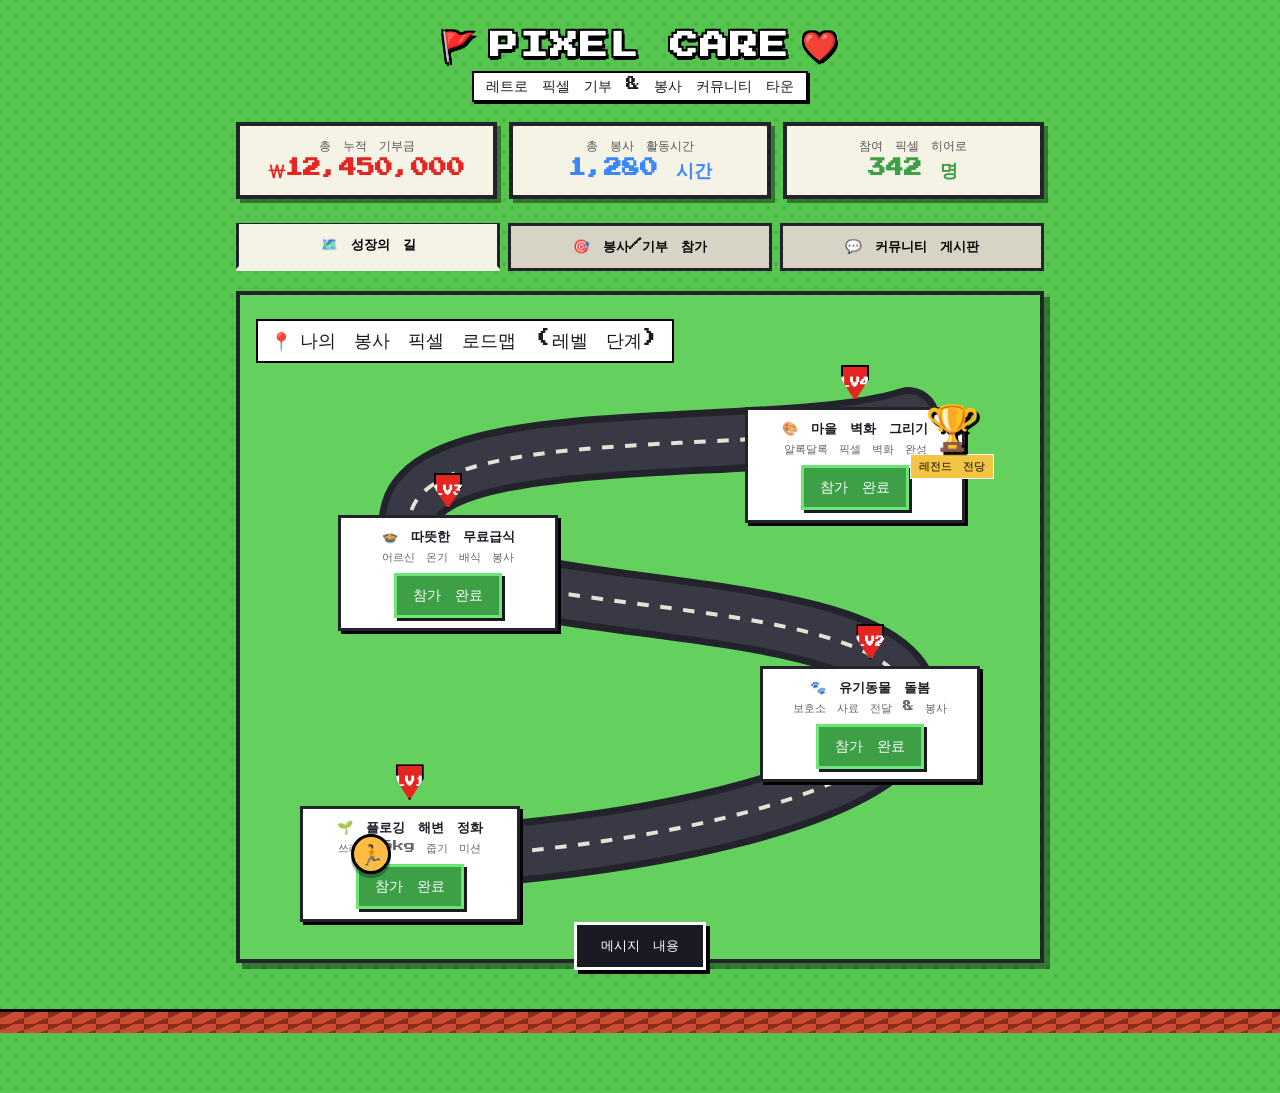
==== index.html @ 08e7660c "feat: 레트로 픽셀 기부/봉사 커뮤니티 플랫폼 데모 및 디자인 스킬 추가" ====
<!DOCTYPE html>
<html lang="ko">
<head>
  <meta charset="UTF-8">
  <meta name="viewport" content="width=device-width, initial-scale=1.0">
  <title>픽셀 케어 (PixelCare) - 레트로 봉사 & 기부 커뮤니티</title>
  <link rel="preconnect" href="https://fonts.googleapis.com">
  <link rel="preconnect" href="https://fonts.gstatic.com" crossorigin>
  <link href="https://fonts.googleapis.com/css2?family=DungGeunMo&family=Press+Start+2P&display=swap" rel="stylesheet">
  <style>
    /* ==========================================
       1. CSS RESET & PIXEL ART GLOBAL SYSTEM
       ========================================== */
    :root {
      --bg-grass: #55c54f;
      --bg-grass-dark: #47b542;
      --road-main: #383944;
      --road-border: #23242b;
      --road-line: #e4e2d4;
      --pin-red: #e52521;
      --card-bg: #f5f2e6;
      --card-border: #23242b;
      --brick-red: #c84c31;
      --brick-mortar: #8b2c19;
      --trophy-gold: #f4c542;
      --btn-green: #3da047;
      --btn-green-hover: #47b852;
      --btn-green-border: #6be676;
      --text-dark: #1a1a24;
      --heart-pink: #ff477e;
      --blue-accent: #3a86ff;
    }

    * {
      box-sizing: border-box;
      margin: 0;
      padding: 0;
      font-family: 'DungGeunMo', 'Press Start 2P', monospace, sans-serif;
      image-rendering: pixelated;
      image-rendering: crisp-edges;
      -webkit-font-smoothing: none;
    }

    body {
      background-color: var(--bg-grass);
      background-image: 
        radial-gradient(var(--bg-grass-dark) 15%, transparent 16%),
        radial-gradient(var(--bg-grass-dark) 15%, transparent 16%);
      background-size: 16px 16px;
      background-position: 0 0, 8px 8px;
      color: var(--text-dark);
      min-height: 100vh;
      display: flex;
      flex-direction: column;
      align-items: center;
      padding-bottom: 60px;
    }

    /* Pixel Frame Utilities */
    .pixel-box {
      background-color: var(--card-bg);
      border: 4px solid var(--card-border);
      box-shadow: 4px 4px 0px rgba(0, 0, 0, 0.4);
      position: relative;
    }

    .pixel-btn {
      background-color: var(--btn-green);
      color: #ffffff;
      border: 3px solid var(--btn-green-border);
      box-shadow: 3px 3px 0px #1a1a24;
      padding: 10px 16px;
      font-size: 14px;
      cursor: pointer;
      display: inline-flex;
      align-items: center;
      justify-content: center;
      gap: 8px;
      transition: transform 0.05s, box-shadow 0.05s;
      user-select: none;
      text-decoration: none;
    }

    .pixel-btn:hover {
      background-color: var(--btn-green-hover);
      transform: translate(-1px, -1px);
      box-shadow: 4px 4px 0px #1a1a24;
    }

    .pixel-btn:active {
      transform: translate(2px, 2px);
      box-shadow: 1px 1px 0px #1a1a24;
    }

    .pixel-btn-red {
      background-color: #e52521;
      border-color: #ff6b68;
    }
    .pixel-btn-red:hover { background-color: #f73a36; }

    .pixel-btn-blue {
      background-color: var(--blue-accent);
      border-color: #70a6ff;
    }
    .pixel-btn-blue:hover { background-color: #4d92ff; }

    .pixel-tag {
      display: inline-block;
      padding: 4px 8px;
      font-size: 11px;
      background: #23242b;
      color: #ffffff;
      border-radius: 0;
      border: 1px solid #ffffff;
    }

    /* App Container */
    .app-container {
      width: 100%;
      max-width: 840px;
      margin: 0 auto;
      padding: 16px;
    }

    /* ==========================================
       2. HEADER & STATS BAR
       ========================================== */
    header {
      text-align: center;
      margin-top: 12px;
      margin-bottom: 20px;
    }

    .main-title {
      font-family: 'Press Start 2P', 'DungGeunMo', monospace;
      font-size: 28px;
      color: #ffffff;
      text-shadow: 
        3px 3px 0px #000,
        -2px -2px 0px #000,
        2px -2px 0px #000,
        -2px 2px 0px #000,
        0px 4px 0px #000;
      letter-spacing: 2px;
      display: flex;
      align-items: center;
      justify-content: center;
      gap: 12px;
      flex-wrap: wrap;
    }

    .subtitle {
      margin-top: 8px;
      font-size: 14px;
      color: #1a1a24;
      background: #ffffff;
      display: inline-block;
      padding: 4px 12px;
      border: 2px solid #000;
      box-shadow: 2px 2px 0px #000;
    }

    .stats-bar {
      display: grid;
      grid-template-columns: repeat(auto-fit, minmax(180px, 1fr));
      gap: 12px;
      margin-bottom: 24px;
    }

    .stat-card {
      padding: 12px;
      text-align: center;
    }

    .stat-card .label {
      font-size: 12px;
      color: #555;
      margin-bottom: 4px;
    }

    .stat-card .value {
      font-size: 18px;
      font-weight: bold;
      color: #e52521;
    }

    /* Navigation Tabs */
    .nav-tabs {
      display: flex;
      gap: 8px;
      margin-bottom: 20px;
      overflow-x: auto;
    }

    .tab-btn {
      flex: 1;
      min-width: 120px;
      padding: 12px;
      font-weight: bold;
      background: #d8d4c5;
      border: 3px solid #23242b;
      cursor: pointer;
      text-align: center;
    }

    .tab-btn.active {
      background: var(--card-bg);
      border-bottom: 3px solid var(--card-bg);
      box-shadow: 0px 4px 0px var(--card-bg);
      transform: translateY(-2px);
    }

    /* ==========================================
       3. ROADMAP JOURNEY SECTION (PIXEL MAP)
       ========================================== */
    .roadmap-section {
      position: relative;
      background: #64d15e;
      border: 4px solid #23242b;
      box-shadow: 6px 6px 0px rgba(0,0,0,0.4);
      padding: 24px 16px 40px;
      margin-bottom: 30px;
      overflow: hidden;
    }

    .section-title {
      font-size: 18px;
      margin-bottom: 16px;
      display: flex;
      align-items: center;
      gap: 8px;
      background: #ffffff;
      padding: 8px 12px;
      border: 2px solid #000;
      width: fit-content;
    }

    /* SVG Road Canvas Overlay */
    .road-viewport {
      position: relative;
      min-height: 540px;
      width: 100%;
    }

    .road-svg {
      position: absolute;
      top: 0;
      left: 0;
      width: 100%;
      height: 100%;
      pointer-events: none;
    }

    /* Milestone Cards Positioning on Road */
    .milestone-node {
      position: absolute;
      transform: translate(-50%, -50%);
      display: flex;
      flex-direction: column;
      align-items: center;
      z-index: 5;
      width: 220px;
    }

    .pin-icon {
      width: 28px;
      height: 36px;
      background: var(--pin-red);
      clip-path: polygon(50% 100%, 0% 40%, 0% 0%, 100% 0%, 100% 40%);
      border: 2px solid #000;
      margin-bottom: 6px;
      display: flex;
      align-items: center;
      justify-content: center;
      color: #fff;
      font-size: 10px;
      font-weight: bold;
      animation: bounce 1.5s infinite ease-in-out;
    }

    @keyframes bounce {
      0%, 100% { transform: translateY(0); }
      50% { transform: translateY(-6px); }
    }

    .node-card {
      background: #ffffff;
      border: 3px solid #23242b;
      box-shadow: 3px 3px 0px #000;
      padding: 10px;
      text-align: center;
      width: 100%;
    }

    .node-card h4 {
      font-size: 13px;
      color: #1a1a24;
      margin-bottom: 4px;
    }

    .node-card p {
      font-size: 11px;
      color: #666;
      margin-bottom: 8px;
    }

    /* Player Avatar Sprite */
    .player-sprite {
      position: absolute;
      width: 40px;
      height: 40px;
      background: #ffbc42;
      border: 3px solid #000;
      border-radius: 50%;
      transform: translate(-50%, -50%);
      z-index: 10;
      transition: all 0.8s cubic-bezier(0.34, 1.56, 0.64, 1);
      display: flex;
      align-items: center;
      justify-content: center;
      font-size: 20px;
      box-shadow: 0px 4px 0px rgba(0,0,0,0.3);
    }

    /* Goal Trophy */
    .trophy-goal {
      position: absolute;
      top: 20px;
      right: 30px;
      text-align: center;
      z-index: 6;
    }

    .trophy-icon {
      font-size: 44px;
      filter: drop-shadow(3px 3px 0px #000);
      animation: pulse 2s infinite;
    }

    @keyframes pulse {
      0%, 100% { transform: scale(1); }
      50% { transform: scale(1.1); }
    }

    /* ==========================================
       4. MISSION LIST & COMMUNITY POSTS
       ========================================== */
    .content-grid {
      display: grid;
      grid-template-columns: 1fr;
      gap: 20px;
    }

    .mission-card {
      padding: 16px;
      display: flex;
      flex-direction: column;
      gap: 12px;
    }

    .mission-header {
      display: flex;
      justify-content: space-between;
      align-items: flex-start;
    }

    .mission-title {
      font-size: 16px;
      color: #1a1a24;
    }

    .mission-desc {
      font-size: 13px;
      color: #444;
      line-height: 1.5;
    }

    .progress-bar-outer {
      width: 100%;
      height: 16px;
      background: #dcd7c9;
      border: 2px solid #23242b;
      position: relative;
    }

    .progress-bar-inner {
      height: 100%;
      background: var(--btn-green);
      width: 0%;
      transition: width 0.4s ease;
    }

    .progress-text {
      font-size: 11px;
      display: flex;
      justify-content: space-between;
      margin-top: 4px;
    }

    /* Community Post Item */
    .post-item {
      padding: 14px;
      background: #ffffff;
      border: 2px solid #23242b;
      margin-bottom: 12px;
    }

    .post-author {
      font-size: 12px;
      font-weight: bold;
      color: var(--blue-accent);
      margin-bottom: 4px;
    }

    .post-content {
      font-size: 13px;
      margin-bottom: 8px;
    }

    .post-footer {
      font-size: 11px;
      color: #777;
      display: flex;
      gap: 12px;
    }

    /* Form Input */
    .pixel-input {
      width: 100%;
      padding: 10px;
      border: 3px solid #23242b;
      background: #ffffff;
      font-size: 13px;
      margin-bottom: 10px;
      outline: none;
    }

    .pixel-input:focus {
      border-color: var(--blue-accent);
    }

    /* ==========================================
       5. BOTTOM BRICK BASELINE & MODAL
       ========================================== */
    .brick-baseline {
      width: 100%;
      height: 24px;
      background-color: var(--brick-red);
      background-image: 
        linear-gradient(335deg, var(--brick-mortar) 6px, transparent 6px),
        linear-gradient(155deg, var(--brick-mortar) 6px, transparent 6px);
      background-size: 24px 12px;
      border-top: 3px solid #000;
      margin-top: auto;
    }

    /* Modal Overlay */
    .modal-overlay {
      position: fixed;
      top: 0;
      left: 0;
      width: 100vw;
      height: 100vh;
      background: rgba(0, 0, 0, 0.7);
      display: flex;
      align-items: center;
      justify-content: center;
      z-index: 100;
      opacity: 0;
      pointer-events: none;
      transition: opacity 0.2s ease;
    }

    .modal-overlay.active {
      opacity: 1;
      pointer-events: auto;
    }

    .modal-content {
      width: 90%;
      max-width: 440px;
      padding: 20px;
    }

    .modal-header {
      display: flex;
      justify-content: space-between;
      align-items: center;
      margin-bottom: 14px;
      border-bottom: 2px dashed #23242b;
      padding-bottom: 8px;
    }

    /* Toast Notification */
    .toast {
      position: fixed;
      bottom: 30px;
      left: 50%;
      transform: translateX(-50%) translateY(100px);
      background: #1a1a24;
      color: #ffffff;
      padding: 12px 24px;
      border: 3px solid #ffffff;
      box-shadow: 4px 4px 0px #000;
      z-index: 200;
      transition: transform 0.3s cubic-bezier(0.175, 0.885, 0.32, 1.275);
      font-size: 13px;
    }

    .toast.show {
      transform: translateX(-50%) translateY(0);
    }
  </style>
</head>
<body>

  <div class="app-container">
    <!-- Header -->
    <header>
      <h1 class="main-title">
        <span>🚩</span> PIXEL CARE <span>❤️</span>
      </h1>
      <div class="subtitle">레트로 픽셀 기부 & 봉사 커뮤니티 타운</div>
    </header>

    <!-- Stats Bar -->
    <div class="stats-bar">
      <div class="pixel-box stat-card">
        <div class="label">총 누적 기부금</div>
        <div class="value" id="stat-donation">₩12,450,000</div>
      </div>
      <div class="pixel-box stat-card">
        <div class="label">총 봉사 활동시간</div>
        <div class="value" id="stat-hours" style="color: var(--blue-accent);">1,280 시간</div>
      </div>
      <div class="pixel-box stat-card">
        <div class="label">참여 픽셀 히어로</div>
        <div class="value" id="stat-members" style="color: var(--btn-green);">342 명</div>
      </div>
    </div>

    <!-- Navigation Tabs -->
    <div class="nav-tabs">
      <button class="tab-btn active" onclick="switchTab('roadmap')">🗺️ 성장의 길</button>
      <button class="tab-btn" onclick="switchTab('missions')">🎯 봉사/기부 참가</button>
      <button class="tab-btn" onclick="switchTab('community')">💬 커뮤니티 게시판</button>
    </div>

    <!-- TAB 1: ROADMAP JOURNEY -->
    <div id="tab-roadmap" class="roadmap-section">
      <div class="section-title">
        <span>📍</span> 나의 봉사 픽셀 로드맵 (레벨 단계)
      </div>

      <div class="road-viewport">
        <!-- SVG Winding Road Path -->
        <svg class="road-svg" viewBox="0 0 800 540" preserveAspectRatio="none">
          <!-- Road Border -->
          <path d="M 120 480 C 350 480, 700 420, 680 320 C 660 200, 150 250, 160 140 C 170 40, 550 80, 680 40" 
                stroke="#23242b" stroke-width="64" fill="none" stroke-linecap="round" />
          <!-- Road Surface -->
          <path d="M 120 480 C 350 480, 700 420, 680 320 C 660 200, 150 250, 160 140 C 170 40, 550 80, 680 40" 
                stroke="#383944" stroke-width="50" fill="none" stroke-linecap="round" />
          <!-- Dashed Centerline -->
          <path d="M 120 480 C 350 480, 700 420, 680 320 C 660 200, 150 250, 160 140 C 170 40, 550 80, 680 40" 
                stroke="#e4e2d4" stroke-width="4" stroke-dasharray="12 12" fill="none" />
        </svg>

        <!-- Player Sprite -->
        <div class="player-sprite" id="player-sprite" style="left: 15%; top: 88%;">🏃</div>

        <!-- Trophy Goal -->
        <div class="trophy-goal">
          <div class="trophy-icon">🏆</div>
          <span class="pixel-tag" style="background:#f4c542; color:#000;">레전드 전당</span>
        </div>

        <!-- Node 1 -->
        <div class="milestone-node" style="left: 20%; top: 86%;">
          <div class="pin-icon">LV1</div>
          <div class="node-card">
            <h4>🌱 플로깅 해변 정화</h4>
            <p>쓰레기 5kg 줍기 미션</p>
            <button class="pixel-btn" onclick="moveToNode(1, 20, 86, '플로깅 해변 정화')">참가 완료</button>
          </div>
        </div>

        <!-- Node 2 -->
        <div class="milestone-node" style="left: 80%; top: 60%;">
          <div class="pin-icon">LV2</div>
          <div class="node-card">
            <h4>🐾 유기동물 돌봄</h4>
            <p>보호소 사료 전달 & 봉사</p>
            <button class="pixel-btn" onclick="moveToNode(2, 80, 60, '유기동물 돌봄')">참가 완료</button>
          </div>
        </div>

        <!-- Node 3 -->
        <div class="milestone-node" style="left: 25%; top: 32%;">
          <div class="pin-icon">LV3</div>
          <div class="node-card">
            <h4>🍲 따뜻한 무료급식</h4>
            <p>어르신 온기 배식 봉사</p>
            <button class="pixel-btn" onclick="moveToNode(3, 25, 32, '따뜻한 무료급식')">참가 완료</button>
          </div>
        </div>

        <!-- Node 4 -->
        <div class="milestone-node" style="left: 78%; top: 12%;">
          <div class="pin-icon">LV4</div>
          <div class="node-card">
            <h4>🎨 마을 벽화 그리기</h4>
            <p>알록달록 픽셀 벽화 완성</p>
            <button class="pixel-btn" onclick="moveToNode(4, 78, 12, '마을 벽화 그리기')">참가 완료</button>
          </div>
        </div>

      </div>
    </div>

    <!-- TAB 2: MISSIONS & DONATIONS -->
    <div id="tab-missions" class="content-grid" style="display: none;">
      <div class="pixel-box mission-card">
        <div class="mission-header">
          <div>
            <span class="pixel-tag">봉사 모집</span>
            <h3 class="mission-title" style="margin-top: 6px;">[서울/강남] 주말 독거어르신 도시락 전달 봉사자 모집</h3>
          </div>
          <span style="font-size: 24px;">🍱</span>
        </div>
        <p class="mission-desc">이번 주 토요일 오전 10시, 홀로 계신 어르신들께 따뜻한 도시락을 전달해 드립니다. 함께 발걸음을 옮길 영웅을 찾습니다!</p>
        <div class="progress-bar-outer">
          <div class="progress-bar-inner" style="width: 70%;"></div>
        </div>
        <div class="progress-text">
          <span>모집 인원: 7명 / 10명</span>
          <span>70% 달성</span>
        </div>
        <button class="pixel-btn" onclick="openModal('주말 도시락 전달 봉사', 'volunteer')">✋ 봉사 참가 신청하기</button>
      </div>

      <div class="pixel-box mission-card">
        <div class="mission-header">
          <div>
            <span class="pixel-tag" style="background: var(--heart-pink);">기부 펀딩</span>
            <h3 class="mission-title" style="margin-top: 6px;">[긴급 펀딩] 유기견 보육원 겨울 난방비 모금</h3>
          </div>
          <span style="font-size: 24px;">🐶</span>
        </div>
        <p class="mission-desc">올겨울 유기견 아이들이 따뜻하게 지낼 수 있도록 픽셀 온기 펀딩에 함께해 주세요. 1,000원부터 자유롭게 기부 가능합니다.</p>
        <div class="progress-bar-outer">
          <div class="progress-bar-inner" style="width: 85%; background: var(--heart-pink);"></div>
        </div>
        <div class="progress-text">
          <span>모금액: ₩850,000 / ₩1,000,000</span>
          <span>85% 달성</span>
        </div>
        <button class="pixel-btn pixel-btn-red" onclick="openModal('유기견 보육원 난방비 기부', 'donate')">❤️ 픽셀 마음 기부하기</button>
      </div>
    </div>

    <!-- TAB 3: COMMUNITY BOARD -->
    <div id="tab-community" style="display: none;">
      <!-- Post Form -->
      <div class="pixel-box" style="padding: 16px; margin-bottom: 20px;">
        <h3 style="font-size: 14px; margin-bottom: 10px;">✍️ 봉사 후기 & 소통 글쓰기</h3>
        <input type="text" id="author-input" class="pixel-input" placeholder="닉네임 (예: 픽셀용사)" value="레트로봉사자">
        <textarea id="content-input" class="pixel-input" rows="3" placeholder="오늘 어떤 봉사나 기부를 하셨나요? 자유롭게 소식을 전해 주세요!"></textarea>
        <button class="pixel-btn pixel-btn-blue" onclick="createPost()">🚀 게시글 등록</button>
      </div>

      <!-- Post Feed -->
      <div id="post-feed">
        <!-- Initial Demo Posts -->
        <div class="post-item">
          <div class="post-author">🎮 픽셀마스터</div>
          <div class="post-content">오늘 유기동물 보호소 봉사 다녀왔습니다! 아이들이 너무 순하고 반겨줘서 힐링하고 왔네요. 다음에도 같이 가요!</div>
          <div class="post-footer">
            <span>방금 전</span> • <span>❤️ 응원 12개</span>
          </div>
        </div>

        <div class="post-item">
          <div class="post-author">🌱 새싹히어로</div>
          <div class="post-content">해변 정화 플로깅 미션 완료하고 LV1 핀 달성했습니다 🏃‍♂️ 픽셀 로드맵 따라 올라가니 게임하는 것 같아서 재밌어요!</div>
          <div class="post-footer">
            <span>10분 전</span> • <span>❤️ 응원 8개</span>
          </div>
        </div>
      </div>
    </div>

  </div>

  <!-- Bottom Brick Baseline -->
  <div class="brick-baseline"></div>

  <!-- PARTICIPATION MODAL -->
  <div class="modal-overlay" id="modal">
    <div class="pixel-box modal-content">
      <div class="modal-header">
        <h3 id="modal-title">봉사/기부 신청</h3>
        <button onclick="closeModal()" style="background:none; border:none; font-size:18px; cursor:pointer;">✖</button>
      </div>
      <div id="modal-body">
        <label style="font-size: 12px; display: block; margin-bottom: 4px;">참가자 이름</label>
        <input type="text" id="modal-name" class="pixel-input" value="홍길동">
        <label style="font-size: 12px; display: block; margin-bottom: 4px;">연락처 / 이메일</label>
        <input type="text" id="modal-contact" class="pixel-input" value="010-1234-5678">
        <div id="donate-amount-field" style="display: none;">
          <label style="font-size: 12px; display: block; margin-bottom: 4px;">기부 금액 (원)</label>
          <input type="number" id="modal-amount" class="pixel-input" value="10000" step="1000">
        </div>
        <button class="pixel-btn" style="width: 100%; margin-top: 10px;" onclick="submitAction()">확인 및 참가 완료</button>
      </div>
    </div>
  </div>

  <!-- TOAST NOTIFICATION -->
  <div class="toast" id="toast">메시지 내용</div>

  <!-- JAVASCRIPT LOGIC -->
  <script>
    // Tab Switcher Logic
    function switchTab(tabName) {
      document.getElementById('tab-roadmap').style.display = 'none';
      document.getElementById('tab-missions').style.display = 'none';
      document.getElementById('tab-community').style.display = 'none';

      const buttons = document.querySelectorAll('.tab-btn');
      buttons.forEach(btn => btn.classList.remove('active'));

      if (tabName === 'roadmap') {
        document.getElementById('tab-roadmap').style.display = 'block';
        buttons[0].classList.add('active');
      } else if (tabName === 'missions') {
        document.getElementById('tab-missions').style.display = 'grid';
        buttons[1].classList.add('active');
      } else if (tabName === 'community') {
        document.getElementById('tab-community').style.display = 'block';
        buttons[2].classList.add('active');
      }
      playBeep();
    }

    // Move Player Character on Roadmap
    function moveToNode(level, leftPercent, topPercent, name) {
      const sprite = document.getElementById('player-sprite');
      sprite.style.left = leftPercent + '%';
      sprite.style.top = topPercent + '%';
      showToast(`🎉 [LV${level} ${name}] 노드로 이동했습니다!`);
      playBeep(440, 0.15);
    }

    // Modal Control
    let currentActionType = 'volunteer';
    function openModal(title, type) {
      currentActionType = type;
      document.getElementById('modal-title').innerText = title;
      document.getElementById('donate-amount-field').style.display = (type === 'donate') ? 'block' : 'none';
      document.getElementById('modal').classList.add('active');
      playBeep(520, 0.1);
    }

    function closeModal() {
      document.getElementById('modal').classList.remove('active');
    }

    function submitAction() {
      const name = document.getElementById('modal-name').value || '익명';
      if (currentActionType === 'donate') {
        const amt = parseInt(document.getElementById('modal-amount').value || 10000);
        showToast(`❤️ ${name}님, ${amt.toLocaleString()}원 기부 감사합니다!`);
        // Update Stat
        const statDonation = document.getElementById('stat-donation');
        let currentAmt = parseInt(statDonation.innerText.replace(/[^0-9]/g, ''));
        statDonation.innerText = '₩' + (currentAmt + amt).toLocaleString();
      } else {
        showToast(`✋ ${name}님, 봉사 활동 신청이 완료되었습니다!`);
        const statMembers = document.getElementById('stat-members');
        let currentMembers = parseInt(statMembers.innerText.replace(/[^0-9]/g, ''));
        statMembers.innerText = (currentMembers + 1) + ' 명';
      }
      closeModal();
      playBeep(660, 0.2);
    }

    // Community Posts Logic
    function createPost() {
      const author = document.getElementById('author-input').value.trim();
      const content = document.getElementById('content-input').value.trim();

      if (!content) {
        showToast('⚠️ 내용글을 입력해 주세요!');
        return;
      }

      const postFeed = document.getElementById('post-feed');
      const newPost = document.createElement('div');
      newPost.className = 'post-item';
      newPost.innerHTML = `
        <div class="post-author">🎮 ${escapeHtml(author || '익명용사')}</div>
        <div class="post-content">${escapeHtml(content)}</div>
        <div class="post-footer">
          <span>방금 전</span> • <span>❤️ 응원 1개</span>
        </div>
      `;
      postFeed.prepend(newPost);
      document.getElementById('content-input').value = '';
      showToast('🚀 성취글이 게시되었습니다!');
      playBeep(580, 0.15);
    }

    function escapeHtml(text) {
      return text.replace(/&/g, "&amp;").replace(/</g, "&lt;").replace(/>/g, "&gt;");
    }

    // Toast Notification System
    function showToast(msg) {
      const toast = document.getElementById('toast');
      toast.innerText = msg;
      toast.classList.add('show');
      setTimeout(() => {
        toast.classList.remove('show');
      }, 3000);
    }

    // Simple Web Audio API Synthesizer Sound FX
    function playBeep(freq = 440, duration = 0.1) {
      try {
        const audioCtx = new (window.AudioContext || window.webkitAudioContext)();
        const osc = audioCtx.createOscillator();
        const gain = audioCtx.createGain();
        osc.type = 'square';
        osc.frequency.setValueAtTime(freq, audioCtx.currentTime);
        gain.gain.setValueAtTime(0.05, audioCtx.currentTime);
        osc.connect(gain);
        gain.connect(audioCtx.destination);
        osc.start();
        osc.stop(audioCtx.currentTime + duration);
      } catch (e) {
        // Audio fallback
      }
    }
  </script>
</body>
</html>
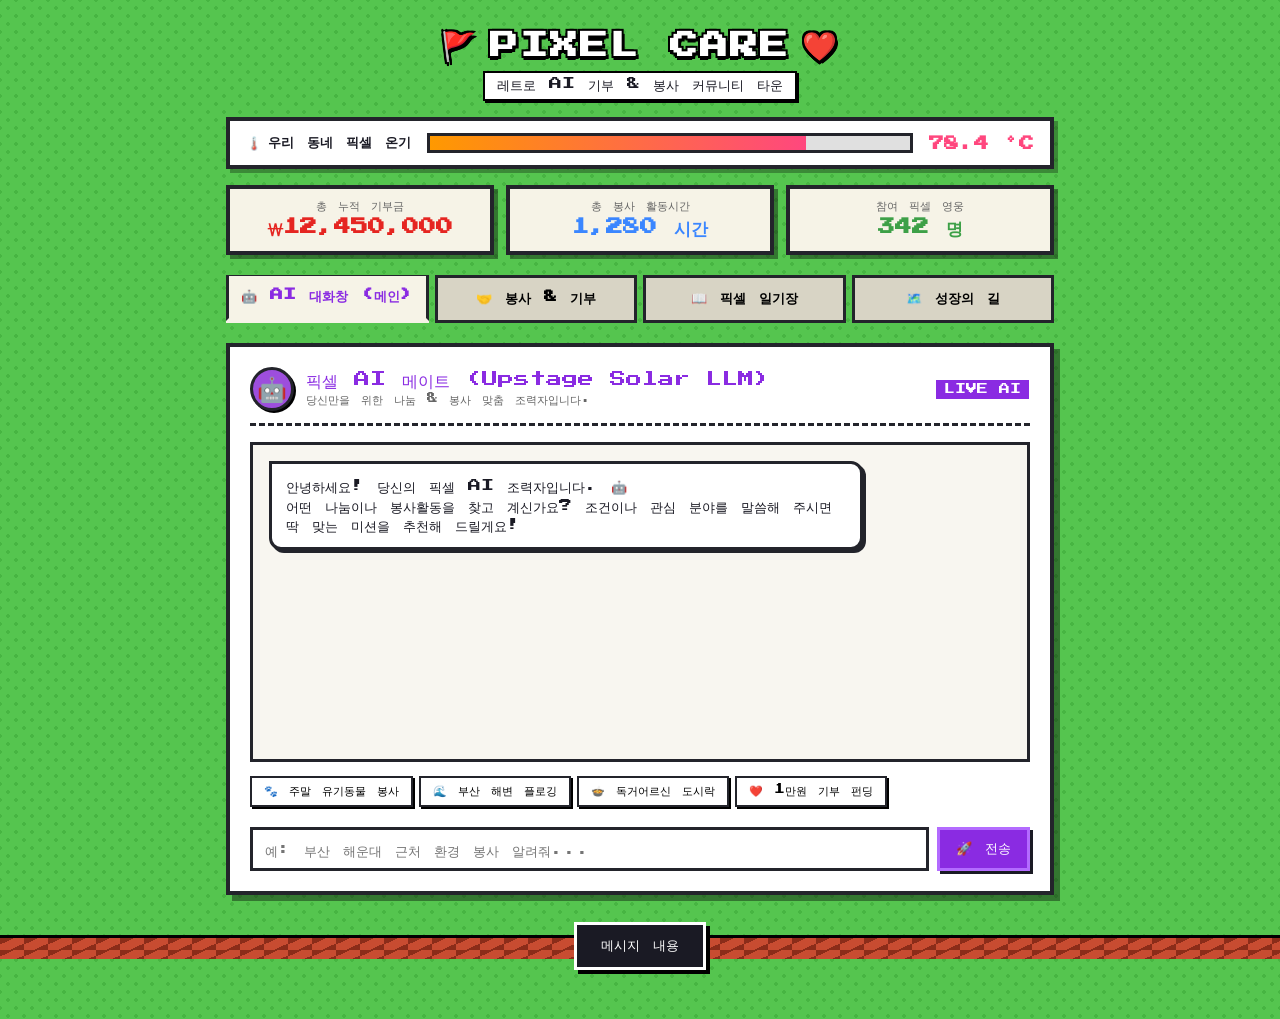
==== commit df77681d: "workflow.md 작성 - 개발 task 초안 작성" ====
--- a/index.html
+++ b/index.html
@@ -3,13 +3,13 @@
 <head>
   <meta charset="UTF-8">
   <meta name="viewport" content="width=device-width, initial-scale=1.0">
-  <title>픽셀 케어 (PixelCare) - 레트로 봉사 & 기부 커뮤니티</title>
+  <title>픽셀 케어 (Pixel Care) - 레트로 AI 기부 & 봉사 커뮤니티</title>
   <link rel="preconnect" href="https://fonts.googleapis.com">
   <link rel="preconnect" href="https://fonts.gstatic.com" crossorigin>
   <link href="https://fonts.googleapis.com/css2?family=DungGeunMo&family=Press+Start+2P&display=swap" rel="stylesheet">
   <style>
     /* ==========================================
-       1. CSS RESET & PIXEL ART GLOBAL SYSTEM
+       1. GLOBAL RESET & PIXEL DESIGN SYSTEM
        ========================================== */
     :root {
       --bg-grass: #55c54f;
@@ -18,7 +18,7 @@
       --road-border: #23242b;
       --road-line: #e4e2d4;
       --pin-red: #e52521;
-      --card-bg: #f5f2e6;
+      --card-bg: #f6f3e7;
       --card-border: #23242b;
       --brick-red: #c84c31;
       --brick-mortar: #8b2c19;
@@ -29,6 +29,8 @@
       --text-dark: #1a1a24;
       --heart-pink: #ff477e;
       --blue-accent: #3a86ff;
+      --ai-purple: #8a2be2;
+      --ai-chat-bg: #ffffff;
     }
 
     * {
@@ -70,12 +72,12 @@
       border: 3px solid var(--btn-green-border);
       box-shadow: 3px 3px 0px #1a1a24;
       padding: 10px 16px;
-      font-size: 14px;
+      font-size: 13px;
       cursor: pointer;
       display: inline-flex;
       align-items: center;
       justify-content: center;
-      gap: 8px;
+      gap: 6px;
       transition: transform 0.05s, box-shadow 0.05s;
       user-select: none;
       text-decoration: none;
@@ -103,6 +105,12 @@
       border-color: #70a6ff;
     }
     .pixel-btn-blue:hover { background-color: #4d92ff; }
+
+    .pixel-btn-purple {
+      background-color: var(--ai-purple);
+      border-color: #b36bff;
+    }
+    .pixel-btn-purple:hover { background-color: #9d4edd; }
 
     .pixel-tag {
       display: inline-block;
@@ -110,25 +118,30 @@
       font-size: 11px;
       background: #23242b;
       color: #ffffff;
-      border-radius: 0;
       border: 1px solid #ffffff;
     }
 
-    /* App Container */
+    .pixel-tag-gov {
+      background: #005f73;
+      color: #e0fbfc;
+      border: 1px solid #94d2bd;
+    }
+
+    /* Container */
     .app-container {
       width: 100%;
-      max-width: 840px;
+      max-width: 860px;
       margin: 0 auto;
       padding: 16px;
     }
 
     /* ==========================================
-       2. HEADER & STATS BAR
+       2. HEADER, THERMOMETER & STATS BAR
        ========================================== */
     header {
       text-align: center;
       margin-top: 12px;
-      margin-bottom: 20px;
+      margin-bottom: 16px;
     }
 
     .main-title {
@@ -146,12 +159,11 @@
       align-items: center;
       justify-content: center;
       gap: 12px;
-      flex-wrap: wrap;
     }
 
     .subtitle {
       margin-top: 8px;
-      font-size: 14px;
+      font-size: 13px;
       color: #1a1a24;
       background: #ffffff;
       display: inline-block;
@@ -160,26 +172,72 @@
       box-shadow: 2px 2px 0px #000;
     }
 
+    /* Pixel Warmth Thermometer */
+    .thermometer-card {
+      background: #ffffff;
+      border: 4px solid #23242b;
+      box-shadow: 4px 4px 0px rgba(0,0,0,0.3);
+      padding: 12px 16px;
+      margin-bottom: 16px;
+      display: flex;
+      align-items: center;
+      gap: 16px;
+      flex-wrap: wrap;
+    }
+
+    .thermo-label {
+      font-size: 13px;
+      font-weight: bold;
+      display: flex;
+      align-items: center;
+      gap: 6px;
+      white-space: nowrap;
+    }
+
+    .thermo-bar-outer {
+      flex: 1;
+      min-width: 180px;
+      height: 20px;
+      background: #e0e0e0;
+      border: 3px solid #23242b;
+      position: relative;
+    }
+
+    .thermo-bar-inner {
+      height: 100%;
+      width: 78.4%;
+      background: linear-gradient(90deg, #ff9900, #ff477e);
+      transition: width 0.8s ease;
+    }
+
+    .thermo-value {
+      font-size: 15px;
+      font-weight: bold;
+      color: var(--heart-pink);
+      white-space: nowrap;
+    }
+
+    /* Stats Bar */
     .stats-bar {
       display: grid;
       grid-template-columns: repeat(auto-fit, minmax(180px, 1fr));
       gap: 12px;
-      margin-bottom: 24px;
+      margin-bottom: 20px;
     }
 
     .stat-card {
-      padding: 12px;
+      padding: 10px;
       text-align: center;
     }
 
     .stat-card .label {
-      font-size: 12px;
-      color: #555;
+      font-size: 11px;
+      color: #666;
       margin-bottom: 4px;
     }
 
     .stat-card .value {
-      font-size: 18px;
+      font-size: 17px;
       font-weight: bold;
       color: #e52521;
     }
@@ -187,20 +245,22 @@
     /* Navigation Tabs */
     .nav-tabs {
       display: flex;
-      gap: 8px;
+      gap: 6px;
       margin-bottom: 20px;
       overflow-x: auto;
     }
 
     .tab-btn {
       flex: 1;
-      min-width: 120px;
-      padding: 12px;
+      min-width: 130px;
+      padding: 12px 8px;
       font-weight: bold;
+      font-size: 13px;
       background: #d8d4c5;
       border: 3px solid #23242b;
       cursor: pointer;
       text-align: center;
+      user-select: none;
     }
 
     .tab-btn.active {
@@ -208,37 +268,238 @@
       border-bottom: 3px solid var(--card-bg);
       box-shadow: 0px 4px 0px var(--card-bg);
       transform: translateY(-2px);
+      color: var(--ai-purple);
     }
 
     /* ==========================================
-       3. ROADMAP JOURNEY SECTION (PIXEL MAP)
+       3. CENTERPIECE: CUTE PIXEL AI CHAT WINDOW
        ========================================== */
+    .ai-chat-section {
+      background: #ffffff;
+      border: 4px solid #23242b;
+      box-shadow: 6px 6px 0px rgba(0,0,0,0.4);
+      padding: 20px;
+      margin-bottom: 24px;
+    }
+
+    .ai-chat-header {
+      display: flex;
+      align-items: center;
+      justify-content: space-between;
+      border-bottom: 3px dashed #23242b;
+      padding-bottom: 12px;
+      margin-bottom: 16px;
+    }
+
+    .ai-avatar-box {
+      display: flex;
+      align-items: center;
+      gap: 12px;
+    }
+
+    .ai-avatar {
+      width: 44px;
+      height: 44px;
+      background: #9d4edd;
+      border: 3px solid #23242b;
+      border-radius: 50%;
+      display: flex;
+      align-items: center;
+      justify-content: center;
+      font-size: 24px;
+      box-shadow: 2px 2px 0px #000;
+      animation: float 2s infinite ease-in-out;
+    }
+
+    @keyframes float {
+      0%, 100% { transform: translateY(0); }
+      50% { transform: translateY(-4px); }
+    }
+
+    .ai-title {
+      font-size: 16px;
+      color: var(--ai-purple);
+    }
+
+    .ai-subtitle {
+      font-size: 11px;
+      color: #666;
+    }
+
+    /* Chat Messages Box */
+    .chat-messages {
+      background: #f8f6f0;
+      border: 3px solid #23242b;
+      height: 320px;
+      overflow-y: auto;
+      padding: 16px;
+      display: flex;
+      flex-direction: column;
+      gap: 12px;
+      margin-bottom: 14px;
+    }
+
+    .chat-bubble {
+      max-width: 80%;
+      padding: 12px 14px;
+      border: 3px solid #23242b;
+      font-size: 13px;
+      line-height: 1.5;
+      position: relative;
+    }
+
+    .chat-bubble.ai {
+      background: #ffffff;
+      align-self: flex-start;
+      border-radius: 0 12px 12px 12px;
+      box-shadow: 3px 3px 0px #23242b;
+    }
+
+    .chat-bubble.user {
+      background: #e2f1ff;
+      align-self: flex-end;
+      border-radius: 12px 0 12px 12px;
+      box-shadow: -3px 3px 0px #23242b;
+    }
+
+    /* Prompt Chips */
+    .prompt-chips {
+      display: flex;
+      gap: 6px;
+      overflow-x: auto;
+      padding-bottom: 8px;
+      margin-bottom: 12px;
+    }
+
+    .chip-btn {
+      background: #ffffff;
+      border: 2px solid #23242b;
+      padding: 6px 12px;
+      font-size: 11px;
+      cursor: pointer;
+      white-space: nowrap;
+      box-shadow: 2px 2px 0px #000;
+    }
+
+    .chip-btn:hover {
+      background: #e2f1ff;
+      transform: translateY(-1px);
+    }
+
+    /* Chat Input Form */
+    .chat-input-form {
+      display: flex;
+      gap: 8px;
+    }
+
+    .pixel-input {
+      flex: 1;
+      padding: 10px 12px;
+      border: 3px solid #23242b;
+      background: #ffffff;
+      font-size: 13px;
+      outline: none;
+    }
+
+    .pixel-input:focus {
+      border-color: var(--ai-purple);
+    }
+
+    /* ==========================================
+       4. OTHER TAB SECTIONS
+       ========================================== */
+    .content-grid {
+      display: grid;
+      grid-template-columns: 1fr;
+      gap: 16px;
+    }
+
+    .mission-card {
+      padding: 16px;
+      display: flex;
+      flex-direction: column;
+      gap: 10px;
+    }
+
+    .mission-header {
+      display: flex;
+      justify-content: space-between;
+      align-items: flex-start;
+    }
+
+    .progress-bar-outer {
+      width: 100%;
+      height: 14px;
+      background: #dcd7c9;
+      border: 2px solid #23242b;
+    }
+
+    .progress-bar-inner {
+      height: 100%;
+      background: var(--btn-green);
+      width: 0%;
+    }
+
+    .progress-text {
+      font-size: 11px;
+      display: flex;
+      justify-content: space-between;
+    }
+
+    /* Diary Post Item */
+    .diary-card {
+      background: #ffffff;
+      border: 3px solid #23242b;
+      box-shadow: 4px 4px 0px #000;
+      padding: 16px;
+      margin-bottom: 16px;
+    }
+
+    .diary-header {
+      display: flex;
+      justify-content: space-between;
+      align-items: center;
+      border-bottom: 2px dashed #ccc;
+      padding-bottom: 8px;
+      margin-bottom: 10px;
+    }
+
+    .diary-title {
+      font-size: 15px;
+      font-weight: bold;
+      color: var(--blue-accent);
+    }
+
+    .diary-meta {
+      font-size: 11px;
+      color: #777;
+    }
+
+    .diary-body {
+      font-size: 13px;
+      line-height: 1.6;
+      margin-bottom: 12px;
+    }
+
+    .diary-footer {
+      display: flex;
+      justify-content: space-between;
+      align-items: center;
+      font-size: 12px;
+    }
+
+    /* Roadmap Viewport */
     .roadmap-section {
-      position: relative;
       background: #64d15e;
       border: 4px solid #23242b;
       box-shadow: 6px 6px 0px rgba(0,0,0,0.4);
-      padding: 24px 16px 40px;
-      margin-bottom: 30px;
-      overflow: hidden;
-    }
-
-    .section-title {
-      font-size: 18px;
-      margin-bottom: 16px;
-      display: flex;
-      align-items: center;
-      gap: 8px;
-      background: #ffffff;
-      padding: 8px 12px;
-      border: 2px solid #000;
-      width: fit-content;
-    }
-
-    /* SVG Road Canvas Overlay */
+      padding: 20px 16px;
+      position: relative;
+    }
+
     .road-viewport {
       position: relative;
-      min-height: 540px;
+      min-height: 480px;
       width: 100%;
     }
 
@@ -251,64 +512,46 @@
       pointer-events: none;
     }
 
-    /* Milestone Cards Positioning on Road */
     .milestone-node {
       position: absolute;
       transform: translate(-50%, -50%);
-      display: flex;
-      flex-direction: column;
-      align-items: center;
       z-index: 5;
-      width: 220px;
+      width: 200px;
     }
 
     .pin-icon {
-      width: 28px;
-      height: 36px;
+      width: 26px;
+      height: 32px;
       background: var(--pin-red);
       clip-path: polygon(50% 100%, 0% 40%, 0% 0%, 100% 0%, 100% 40%);
       border: 2px solid #000;
-      margin-bottom: 6px;
-      display: flex;
-      align-items: center;
-      justify-content: center;
+      margin: 0 auto 4px;
       color: #fff;
       font-size: 10px;
       font-weight: bold;
+      display: flex;
+      align-items: center;
+      justify-content: center;
       animation: bounce 1.5s infinite ease-in-out;
     }
 
     @keyframes bounce {
       0%, 100% { transform: translateY(0); }
-      50% { transform: translateY(-6px); }
+      50% { transform: translateY(-5px); }
     }
 
     .node-card {
       background: #ffffff;
       border: 3px solid #23242b;
       box-shadow: 3px 3px 0px #000;
-      padding: 10px;
+      padding: 8px;
       text-align: center;
-      width: 100%;
-    }
-
-    .node-card h4 {
-      font-size: 13px;
-      color: #1a1a24;
-      margin-bottom: 4px;
-    }
-
-    .node-card p {
-      font-size: 11px;
-      color: #666;
-      margin-bottom: 8px;
-    }
-
-    /* Player Avatar Sprite */
+    }
+
     .player-sprite {
       position: absolute;
-      width: 40px;
-      height: 40px;
+      width: 38px;
+      height: 38px;
       background: #ffbc42;
       border: 3px solid #000;
       border-radius: 50%;
@@ -318,129 +561,11 @@
       display: flex;
       align-items: center;
       justify-content: center;
-      font-size: 20px;
-      box-shadow: 0px 4px 0px rgba(0,0,0,0.3);
-    }
-
-    /* Goal Trophy */
-    .trophy-goal {
-      position: absolute;
-      top: 20px;
-      right: 30px;
-      text-align: center;
-      z-index: 6;
-    }
-
-    .trophy-icon {
-      font-size: 44px;
-      filter: drop-shadow(3px 3px 0px #000);
-      animation: pulse 2s infinite;
-    }
-
-    @keyframes pulse {
-      0%, 100% { transform: scale(1); }
-      50% { transform: scale(1.1); }
+      font-size: 18px;
     }
 
     /* ==========================================
-       4. MISSION LIST & COMMUNITY POSTS
-       ========================================== */
-    .content-grid {
-      display: grid;
-      grid-template-columns: 1fr;
-      gap: 20px;
-    }
-
-    .mission-card {
-      padding: 16px;
-      display: flex;
-      flex-direction: column;
-      gap: 12px;
-    }
-
-    .mission-header {
-      display: flex;
-      justify-content: space-between;
-      align-items: flex-start;
-    }
-
-    .mission-title {
-      font-size: 16px;
-      color: #1a1a24;
-    }
-
-    .mission-desc {
-      font-size: 13px;
-      color: #444;
-      line-height: 1.5;
-    }
-
-    .progress-bar-outer {
-      width: 100%;
-      height: 16px;
-      background: #dcd7c9;
-      border: 2px solid #23242b;
-      position: relative;
-    }
-
-    .progress-bar-inner {
-      height: 100%;
-      background: var(--btn-green);
-      width: 0%;
-      transition: width 0.4s ease;
-    }
-
-    .progress-text {
-      font-size: 11px;
-      display: flex;
-      justify-content: space-between;
-      margin-top: 4px;
-    }
-
-    /* Community Post Item */
-    .post-item {
-      padding: 14px;
-      background: #ffffff;
-      border: 2px solid #23242b;
-      margin-bottom: 12px;
-    }
-
-    .post-author {
-      font-size: 12px;
-      font-weight: bold;
-      color: var(--blue-accent);
-      margin-bottom: 4px;
-    }
-
-    .post-content {
-      font-size: 13px;
-      margin-bottom: 8px;
-    }
-
-    .post-footer {
-      font-size: 11px;
-      color: #777;
-      display: flex;
-      gap: 12px;
-    }
-
-    /* Form Input */
-    .pixel-input {
-      width: 100%;
-      padding: 10px;
-      border: 3px solid #23242b;
-      background: #ffffff;
-      font-size: 13px;
-      margin-bottom: 10px;
-      outline: none;
-    }
-
-    .pixel-input:focus {
-      border-color: var(--blue-accent);
-    }
-
-    /* ==========================================
-       5. BOTTOM BRICK BASELINE & MODAL
+       5. BASELINE, MODAL & TOAST
        ========================================== */
     .brick-baseline {
       width: 100%;
@@ -478,7 +603,7 @@
 
     .modal-content {
       width: 90%;
-      max-width: 440px;
+      max-width: 460px;
       padding: 20px;
     }
 
@@ -486,12 +611,11 @@
       display: flex;
       justify-content: space-between;
       align-items: center;
-      margin-bottom: 14px;
+      margin-bottom: 12px;
       border-bottom: 2px dashed #23242b;
       padding-bottom: 8px;
     }
 
-    /* Toast Notification */
     .toast {
       position: fixed;
       bottom: 30px;
@@ -520,8 +644,19 @@
       <h1 class="main-title">
         <span>🚩</span> PIXEL CARE <span>❤️</span>
       </h1>
-      <div class="subtitle">레트로 픽셀 기부 & 봉사 커뮤니티 타운</div>
+      <div class="subtitle">레트로 AI 기부 & 봉사 커뮤니티 타운</div>
     </header>
+
+    <!-- Warmth Thermometer Card -->
+    <div class="thermometer-card">
+      <div class="thermo-label">
+        <span>🌡️</span> 우리 동네 픽셀 온기
+      </div>
+      <div class="thermo-bar-outer">
+        <div class="thermo-bar-inner" id="thermo-bar"></div>
+      </div>
+      <div class="thermo-value" id="thermo-val">78.4 °C</div>
+    </div>
 
     <!-- Stats Bar -->
     <div class="stats-bar">
@@ -534,157 +669,200 @@
         <div class="value" id="stat-hours" style="color: var(--blue-accent);">1,280 시간</div>
       </div>
       <div class="pixel-box stat-card">
-        <div class="label">참여 픽셀 히어로</div>
+        <div class="label">참여 픽셀 영웅</div>
         <div class="value" id="stat-members" style="color: var(--btn-green);">342 명</div>
       </div>
     </div>
 
     <!-- Navigation Tabs -->
     <div class="nav-tabs">
-      <button class="tab-btn active" onclick="switchTab('roadmap')">🗺️ 성장의 길</button>
-      <button class="tab-btn" onclick="switchTab('missions')">🎯 봉사/기부 참가</button>
-      <button class="tab-btn" onclick="switchTab('community')">💬 커뮤니티 게시판</button>
+      <button class="tab-btn active" onclick="switchTab('aichat')">🤖 AI 대화창 (메인)</button>
+      <button class="tab-btn" onclick="switchTab('missions')">🤝 봉사 & 기부</button>
+      <button class="tab-btn" onclick="switchTab('diary')">📖 픽셀 일기장</button>
+      <button class="tab-btn" onclick="switchTab('roadmap')">🗺️ 성장의 길</button>
     </div>
 
-    <!-- TAB 1: ROADMAP JOURNEY -->
-    <div id="tab-roadmap" class="roadmap-section">
-      <div class="section-title">
-        <span>📍</span> 나의 봉사 픽셀 로드맵 (레벨 단계)
-      </div>
+    <!-- TAB 1: CUTE PIXEL AI CHAT WINDOW (CENTERPIECE) -->
+    <div id="tab-aichat" class="ai-chat-section">
+      <div class="ai-chat-header">
+        <div class="ai-avatar-box">
+          <div class="ai-avatar">🤖</div>
+          <div>
+            <div class="ai-title">픽셀 AI 메이트 (Upstage Solar LLM)</div>
+            <div class="ai-subtitle">당신만을 위한 나눔 & 봉사 맞춤 조력자입니다.</div>
+          </div>
+        </div>
+        <span class="pixel-tag" style="background: var(--ai-purple); color: #fff;">LIVE AI</span>
+      </div>
+
+      <!-- Messages Box -->
+      <div class="chat-messages" id="chat-messages">
+        <div class="chat-bubble ai">
+          안녕하세요! 당신의 픽셀 AI 조력자입니다. 🤖<br>
+          어떤 나눔이나 봉사활동을 찾고 계신가요? 조건이나 관심 분야를 말씀해 주시면 딱 맞는 미션을 추천해 드릴게요!
+        </div>
+      </div>
+
+      <!-- Prompt Chips -->
+      <div class="prompt-chips">
+        <button class="chip-btn" onclick="sendPrompt('🐾 주말 유기동물 봉사 추천해줘')">🐾 주말 유기동물 봉사</button>
+        <button class="chip-btn" onclick="sendPrompt('🌊 부산 해변 플로깅 추천해줘')">🌊 부산 해변 플로깅</button>
+        <button class="chip-btn" onclick="sendPrompt('🍲 독거어르신 도시락 전달 미션')">🍲 독거어르신 도시락</button>
+        <button class="chip-btn" onclick="sendPrompt('❤️ 1만원 기부 펀딩 프로젝트')">❤️ 1만원 기부 펀딩</button>
+      </div>
+
+      <!-- Chat Input Form -->
+      <form class="chat-input-form" onsubmit="handleChatSubmit(event)">
+        <input type="text" id="chat-input" class="pixel-input" placeholder="예: 부산 해운대 근처 환경 봉사 알려줘..." autocomplete="off">
+        <button type="submit" class="pixel-btn pixel-btn-purple">🚀 전송</button>
+      </form>
+    </div>
+
+    <!-- TAB 2: VOLUNTEER & DONATION MISSIONS (HYBRID) -->
+    <div id="tab-missions" class="content-grid" style="display: none;">
+      <!-- Volunteer Mission 1 -->
+      <div class="pixel-box mission-card">
+        <div class="mission-header">
+          <div>
+            <span class="pixel-tag">🤝 봉사 모집</span>
+            <span class="pixel-tag pixel-tag-gov">1365 연동 | 부산 자원봉사센터</span>
+            <h3 style="font-size: 15px; margin-top: 6px;">[부산/강남] 독거어르신 주말 따뜻한 도시락 전달</h3>
+          </div>
+          <span style="font-size: 24px;">🍱</span>
+        </div>
+        <p style="font-size: 12px; color: #444;">이번 주 토요일 오전 10시, 홀로 계신 어르신들께 온기가 담긴 도시락을 전달해 드립니다. (4시간 인정)</p>
+        <div class="progress-bar-outer">
+          <div class="progress-bar-inner" style="width: 70%;"></div>
+        </div>
+        <div class="progress-text">
+          <span>모집 인원: 7명 / 10명</span>
+          <span>70% 달성</span>
+        </div>
+        <div style="display: flex; gap: 8px; margin-top: 4px;">
+          <button class="pixel-btn" style="flex:1;" onclick="openModal('독거어르신 도시락 전달 봉사', 'volunteer')">⚡ 1초 간편 봉사 신청</button>
+          <a href="https://www.1365.go.kr" target="_blank" class="pixel-btn pixel-btn-blue" style="font-size:11px;">↗️ 1365 원문보기</a>
+        </div>
+      </div>
+
+      <!-- Donation Funding Mission 2 -->
+      <div class="pixel-box mission-card">
+        <div class="mission-header">
+          <div>
+            <span class="pixel-tag" style="background: var(--heart-pink);">❤️ 기부 펀딩</span>
+            <span class="pixel-tag pixel-tag-gov">VMS 검증 | 동물보호 연대</span>
+            <h3 style="font-size: 15px; margin-top: 6px;">[긴급 펀딩] 유기견 보육원 겨울 난방비 펀딩</h3>
+          </div>
+          <span style="font-size: 24px;">🐶</span>
+        </div>
+        <p style="font-size: 12px; color: #444;">올겨울 유기견 아이들이 따뜻하게 지낼 수 있도록 픽셀 마음 펀딩에 함께해 주세요. 1,000원부터 가능합니다.</p>
+        <div class="progress-bar-outer">
+          <div class="progress-bar-inner" style="width: 85%; background: var(--heart-pink);"></div>
+        </div>
+        <div class="progress-text">
+          <span>모금액: ₩850,000 / ₩1,000,000</span>
+          <span>85% 달성</span>
+        </div>
+        <button class="pixel-btn pixel-btn-red" onclick="openModal('유기견 보육원 난방비 기부', 'donate')">❤️ 픽셀 마음 기부하기</button>
+      </div>
+    </div>
+
+    <!-- TAB 3: VOLUNTEER DIARY COMMUNITY -->
+    <div id="tab-diary" style="display: none;">
+      <!-- Post Form Frame -->
+      <div class="pixel-box" style="padding: 16px; margin-bottom: 20px; background: #fff8eb;">
+        <h3 style="font-size: 14px; margin-bottom: 10px;">📖 오늘의 픽셀 봉사 일기 쓰기</h3>
+        <div style="display: flex; gap: 8px; margin-bottom: 10px; flex-wrap: wrap;">
+          <input type="text" id="diary-author" class="pixel-input" placeholder="닉네임 (예: 픽셀영웅)" value="레트로봉사자" style="flex:1; min-width: 140px;">
+          <select id="diary-emotion" class="pixel-input" style="flex:1; min-width: 140px;">
+            <option value="😊 뿌듯함">😊 감정: 뿌듯함</option>
+            <option value="🥰 따뜻함">🥰 감정: 따뜻함</option>
+            <option value="🌱 희망찬">🌱 감정: 희망찬</option>
+            <option value="🔥 열정적인">🔥 감정: 열정적인</option>
+          </select>
+        </div>
+        <textarea id="diary-content" class="pixel-input" rows="3" placeholder="오늘 어떤 나눔과 봉사활동을 하셨나요? 마음을 나누어 보세요!"></textarea>
+        <button class="pixel-btn pixel-btn-blue" onclick="createDiaryPost()">📝 일기장 저장 및 공유</button>
+      </div>
+
+      <!-- Diary Feed -->
+      <div id="diary-feed">
+        <div class="diary-card">
+          <div class="diary-header">
+            <span class="diary-title">🎮 픽셀마스터의 일기장</span>
+            <span class="diary-meta">오늘 • 😊 감정: 뿌듯함</span>
+          </div>
+          <div class="diary-body">
+            오늘 유기동물 보호소 봉사활동을 다녀왔습니다! 사료 청소와 보육원 정리를 도왔는데 아이들이 좋아하는 모습을 보니 마음이 따뜻해졌습니다. 작은 픽셀 하나가 모여 큰 온도가 되네요!
+          </div>
+          <div class="diary-footer">
+            <span class="pixel-tag" style="background:#55c54f;">🐾 유기동물 미션</span>
+            <button class="pixel-btn pixel-btn-red" style="font-size:11px; padding:4px 8px;" onclick="sendHeart(this)">❤️ 픽셀 온기 12</button>
+          </div>
+        </div>
+
+        <div class="diary-card">
+          <div class="diary-header">
+            <span class="diary-title">🌱 새싹히어로의 일기장</span>
+            <span class="diary-meta">어제 • 🌱 감정: 희망찬</span>
+          </div>
+          <div class="diary-body">
+            부산 해운대 해변 플로깅 참가 완료! 5kg 마대자루 가득 해양 쓰레기를 수거했습니다. 픽셀 온도계가 올라갈 때마다 정말 보람을 느낍니다! 🌊
+          </div>
+          <div class="diary-footer">
+            <span class="pixel-tag" style="background:var(--blue-accent);">🌊 해변 플로깅</span>
+            <button class="pixel-btn pixel-btn-red" style="font-size:11px; padding:4px 8px;" onclick="sendHeart(this)">❤️ 픽셀 온기 19</button>
+          </div>
+        </div>
+      </div>
+    </div>
+
+    <!-- TAB 4: ROADMAP JOURNEY -->
+    <div id="tab-roadmap" class="roadmap-section" style="display: none;">
+      <h3 style="font-size: 15px; margin-bottom: 12px; color: #fff; text-shadow: 2px 2px 0px #000;">🗺️ 픽셀 히어로 성장의 길 (Roadmap)</h3>
 
       <div class="road-viewport">
-        <!-- SVG Winding Road Path -->
-        <svg class="road-svg" viewBox="0 0 800 540" preserveAspectRatio="none">
-          <!-- Road Border -->
-          <path d="M 120 480 C 350 480, 700 420, 680 320 C 660 200, 150 250, 160 140 C 170 40, 550 80, 680 40" 
-                stroke="#23242b" stroke-width="64" fill="none" stroke-linecap="round" />
-          <!-- Road Surface -->
-          <path d="M 120 480 C 350 480, 700 420, 680 320 C 660 200, 150 250, 160 140 C 170 40, 550 80, 680 40" 
-                stroke="#383944" stroke-width="50" fill="none" stroke-linecap="round" />
-          <!-- Dashed Centerline -->
-          <path d="M 120 480 C 350 480, 700 420, 680 320 C 660 200, 150 250, 160 140 C 170 40, 550 80, 680 40" 
-                stroke="#e4e2d4" stroke-width="4" stroke-dasharray="12 12" fill="none" />
+        <svg class="road-svg" viewBox="0 0 800 480" preserveAspectRatio="none">
+          <path d="M 100 420 C 350 420, 700 360, 680 260 C 660 160, 150 200, 160 100 C 170 20, 550 40, 680 20" 
+                stroke="#23242b" stroke-width="56" fill="none" stroke-linecap="round" />
+          <path d="M 100 420 C 350 420, 700 360, 680 260 C 660 160, 150 200, 160 100 C 170 20, 550 40, 680 20" 
+                stroke="#383944" stroke-width="44" fill="none" stroke-linecap="round" />
+          <path d="M 100 420 C 350 420, 700 360, 680 260 C 660 160, 150 200, 160 100 C 170 20, 550 40, 680 20" 
+                stroke="#e4e2d4" stroke-width="4" stroke-dasharray="10 10" fill="none" />
         </svg>
 
         <!-- Player Sprite -->
-        <div class="player-sprite" id="player-sprite" style="left: 15%; top: 88%;">🏃</div>
-
-        <!-- Trophy Goal -->
-        <div class="trophy-goal">
-          <div class="trophy-icon">🏆</div>
-          <span class="pixel-tag" style="background:#f4c542; color:#000;">레전드 전당</span>
-        </div>
-
-        <!-- Node 1 -->
-        <div class="milestone-node" style="left: 20%; top: 86%;">
+        <div class="player-sprite" id="player-sprite" style="left: 14%; top: 86%;">🏃</div>
+
+        <!-- Nodes -->
+        <div class="milestone-node" style="left: 18%; top: 84%;">
           <div class="pin-icon">LV1</div>
           <div class="node-card">
             <h4>🌱 플로깅 해변 정화</h4>
-            <p>쓰레기 5kg 줍기 미션</p>
-            <button class="pixel-btn" onclick="moveToNode(1, 20, 86, '플로깅 해변 정화')">참가 완료</button>
-          </div>
-        </div>
-
-        <!-- Node 2 -->
-        <div class="milestone-node" style="left: 80%; top: 60%;">
+            <button class="pixel-btn" style="font-size:10px; padding:4px;" onclick="moveToNode(1, 18, 84, '플로깅 해변 정화')">이동 완료</button>
+          </div>
+        </div>
+
+        <div class="milestone-node" style="left: 80%; top: 54%;">
           <div class="pin-icon">LV2</div>
           <div class="node-card">
             <h4>🐾 유기동물 돌봄</h4>
-            <p>보호소 사료 전달 & 봉사</p>
-            <button class="pixel-btn" onclick="moveToNode(2, 80, 60, '유기동물 돌봄')">참가 완료</button>
-          </div>
-        </div>
-
-        <!-- Node 3 -->
-        <div class="milestone-node" style="left: 25%; top: 32%;">
+            <button class="pixel-btn" style="font-size:10px; padding:4px;" onclick="moveToNode(2, 80, 54, '유기동물 돌봄')">이동 완료</button>
+          </div>
+        </div>
+
+        <div class="milestone-node" style="left: 22%; top: 26%;">
           <div class="pin-icon">LV3</div>
           <div class="node-card">
             <h4>🍲 따뜻한 무료급식</h4>
-            <p>어르신 온기 배식 봉사</p>
-            <button class="pixel-btn" onclick="moveToNode(3, 25, 32, '따뜻한 무료급식')">참가 완료</button>
-          </div>
-        </div>
-
-        <!-- Node 4 -->
-        <div class="milestone-node" style="left: 78%; top: 12%;">
-          <div class="pin-icon">LV4</div>
+            <button class="pixel-btn" style="font-size:10px; padding:4px;" onclick="moveToNode(3, 22, 26, '따뜻한 무료급식')">이동 완료</button>
+          </div>
+        </div>
+
+        <div class="milestone-node" style="left: 78%; top: 8%;">
+          <div class="pin-icon">🏆</div>
           <div class="node-card">
-            <h4>🎨 마을 벽화 그리기</h4>
-            <p>알록달록 픽셀 벽화 완성</p>
-            <button class="pixel-btn" onclick="moveToNode(4, 78, 12, '마을 벽화 그리기')">참가 완료</button>
-          </div>
-        </div>
-
-      </div>
-    </div>
-
-    <!-- TAB 2: MISSIONS & DONATIONS -->
-    <div id="tab-missions" class="content-grid" style="display: none;">
-      <div class="pixel-box mission-card">
-        <div class="mission-header">
-          <div>
-            <span class="pixel-tag">봉사 모집</span>
-            <h3 class="mission-title" style="margin-top: 6px;">[서울/강남] 주말 독거어르신 도시락 전달 봉사자 모집</h3>
-          </div>
-          <span style="font-size: 24px;">🍱</span>
-        </div>
-        <p class="mission-desc">이번 주 토요일 오전 10시, 홀로 계신 어르신들께 따뜻한 도시락을 전달해 드립니다. 함께 발걸음을 옮길 영웅을 찾습니다!</p>
-        <div class="progress-bar-outer">
-          <div class="progress-bar-inner" style="width: 70%;"></div>
-        </div>
-        <div class="progress-text">
-          <span>모집 인원: 7명 / 10명</span>
-          <span>70% 달성</span>
-        </div>
-        <button class="pixel-btn" onclick="openModal('주말 도시락 전달 봉사', 'volunteer')">✋ 봉사 참가 신청하기</button>
-      </div>
-
-      <div class="pixel-box mission-card">
-        <div class="mission-header">
-          <div>
-            <span class="pixel-tag" style="background: var(--heart-pink);">기부 펀딩</span>
-            <h3 class="mission-title" style="margin-top: 6px;">[긴급 펀딩] 유기견 보육원 겨울 난방비 모금</h3>
-          </div>
-          <span style="font-size: 24px;">🐶</span>
-        </div>
-        <p class="mission-desc">올겨울 유기견 아이들이 따뜻하게 지낼 수 있도록 픽셀 온기 펀딩에 함께해 주세요. 1,000원부터 자유롭게 기부 가능합니다.</p>
-        <div class="progress-bar-outer">
-          <div class="progress-bar-inner" style="width: 85%; background: var(--heart-pink);"></div>
-        </div>
-        <div class="progress-text">
-          <span>모금액: ₩850,000 / ₩1,000,000</span>
-          <span>85% 달성</span>
-        </div>
-        <button class="pixel-btn pixel-btn-red" onclick="openModal('유기견 보육원 난방비 기부', 'donate')">❤️ 픽셀 마음 기부하기</button>
-      </div>
-    </div>
-
-    <!-- TAB 3: COMMUNITY BOARD -->
-    <div id="tab-community" style="display: none;">
-      <!-- Post Form -->
-      <div class="pixel-box" style="padding: 16px; margin-bottom: 20px;">
-        <h3 style="font-size: 14px; margin-bottom: 10px;">✍️ 봉사 후기 & 소통 글쓰기</h3>
-        <input type="text" id="author-input" class="pixel-input" placeholder="닉네임 (예: 픽셀용사)" value="레트로봉사자">
-        <textarea id="content-input" class="pixel-input" rows="3" placeholder="오늘 어떤 봉사나 기부를 하셨나요? 자유롭게 소식을 전해 주세요!"></textarea>
-        <button class="pixel-btn pixel-btn-blue" onclick="createPost()">🚀 게시글 등록</button>
-      </div>
-
-      <!-- Post Feed -->
-      <div id="post-feed">
-        <!-- Initial Demo Posts -->
-        <div class="post-item">
-          <div class="post-author">🎮 픽셀마스터</div>
-          <div class="post-content">오늘 유기동물 보호소 봉사 다녀왔습니다! 아이들이 너무 순하고 반겨줘서 힐링하고 왔네요. 다음에도 같이 가요!</div>
-          <div class="post-footer">
-            <span>방금 전</span> • <span>❤️ 응원 12개</span>
-          </div>
-        </div>
-
-        <div class="post-item">
-          <div class="post-author">🌱 새싹히어로</div>
-          <div class="post-content">해변 정화 플로깅 미션 완료하고 LV1 핀 달성했습니다 🏃‍♂️ 픽셀 로드맵 따라 올라가니 게임하는 것 같아서 재밌어요!</div>
-          <div class="post-footer">
-            <span>10분 전</span> • <span>❤️ 응원 8개</span>
+            <h4>🏆 레전드 전당</h4>
+            <button class="pixel-btn pixel-btn-red" style="font-size:10px; padding:4px;" onclick="moveToNode(4, 78, 8, '레전드 전당')">목표 달성</button>
           </div>
         </div>
       </div>
@@ -695,23 +873,23 @@
   <!-- Bottom Brick Baseline -->
   <div class="brick-baseline"></div>
 
-  <!-- PARTICIPATION MODAL -->
+  <!-- HYBRID APPLICATION MODAL -->
   <div class="modal-overlay" id="modal">
     <div class="pixel-box modal-content">
       <div class="modal-header">
-        <h3 id="modal-title">봉사/기부 신청</h3>
+        <h3 id="modal-title">⚡ 1초 픽셀 간편 신청</h3>
         <button onclick="closeModal()" style="background:none; border:none; font-size:18px; cursor:pointer;">✖</button>
       </div>
       <div id="modal-body">
-        <label style="font-size: 12px; display: block; margin-bottom: 4px;">참가자 이름</label>
-        <input type="text" id="modal-name" class="pixel-input" value="홍길동">
-        <label style="font-size: 12px; display: block; margin-bottom: 4px;">연락처 / 이메일</label>
-        <input type="text" id="modal-contact" class="pixel-input" value="010-1234-5678">
+        <label style="font-size: 11px; display: block; margin-bottom: 4px;">신청자 성함</label>
+        <input type="text" id="modal-name" class="pixel-input" value="홍길동" style="margin-bottom:8px;">
+        <label style="font-size: 11px; display: block; margin-bottom: 4px;">연락처 / 이메일</label>
+        <input type="text" id="modal-contact" class="pixel-input" value="010-1234-5678" style="margin-bottom:8px;">
         <div id="donate-amount-field" style="display: none;">
-          <label style="font-size: 12px; display: block; margin-bottom: 4px;">기부 금액 (원)</label>
-          <input type="number" id="modal-amount" class="pixel-input" value="10000" step="1000">
-        </div>
-        <button class="pixel-btn" style="width: 100%; margin-top: 10px;" onclick="submitAction()">확인 및 참가 완료</button>
+          <label style="font-size: 11px; display: block; margin-bottom: 4px;">기부 마음 금액 (원)</label>
+          <input type="number" id="modal-amount" class="pixel-input" value="10000" step="1000" style="margin-bottom:8px;">
+        </div>
+        <button class="pixel-btn" style="width: 100%; margin-top: 6px;" onclick="submitAction()">⚡ 1초 간편 신청 완료 및 뱃지 발급</button>
       </div>
     </div>
   </div>
@@ -721,41 +899,111 @@
 
   <!-- JAVASCRIPT LOGIC -->
   <script>
-    // Tab Switcher Logic
+    // Tab Navigation
     function switchTab(tabName) {
+      document.getElementById('tab-aichat').style.display = 'none';
+      document.getElementById('tab-missions').style.display = 'none';
+      document.getElementById('tab-diary').style.display = 'none';
       document.getElementById('tab-roadmap').style.display = 'none';
-      document.getElementById('tab-missions').style.display = 'none';
-      document.getElementById('tab-community').style.display = 'none';
 
       const buttons = document.querySelectorAll('.tab-btn');
       buttons.forEach(btn => btn.classList.remove('active'));
 
-      if (tabName === 'roadmap') {
-        document.getElementById('tab-roadmap').style.display = 'block';
+      if (tabName === 'aichat') {
+        document.getElementById('tab-aichat').style.display = 'block';
         buttons[0].classList.add('active');
       } else if (tabName === 'missions') {
         document.getElementById('tab-missions').style.display = 'grid';
         buttons[1].classList.add('active');
-      } else if (tabName === 'community') {
-        document.getElementById('tab-community').style.display = 'block';
+      } else if (tabName === 'diary') {
+        document.getElementById('tab-diary').style.display = 'block';
         buttons[2].classList.add('active');
+      } else if (tabName === 'roadmap') {
+        document.getElementById('tab-roadmap').style.display = 'block';
+        buttons[3].classList.add('active');
       }
-      playBeep();
-    }
-
-    // Move Player Character on Roadmap
-    function moveToNode(level, leftPercent, topPercent, name) {
-      const sprite = document.getElementById('player-sprite');
-      sprite.style.left = leftPercent + '%';
-      sprite.style.top = topPercent + '%';
-      showToast(`🎉 [LV${level} ${name}] 노드로 이동했습니다!`);
-      playBeep(440, 0.15);
+      playBeep(480, 0.08);
+    }
+
+    // AI Chat Handler
+    function handleChatSubmit(e) {
+      e.preventDefault();
+      const input = document.getElementById('chat-input');
+      const query = input.value.trim();
+      if (!query) return;
+
+      appendChatMessage('user', query);
+      input.value = '';
+
+      // Simulate Solar LLM Response
+      setTimeout(() => {
+        generateAiReply(query);
+      }, 600);
+    }
+
+    function sendPrompt(promptText) {
+      appendChatMessage('user', promptText);
+      setTimeout(() => {
+        generateAiReply(promptText);
+      }, 600);
+    }
+
+    function appendChatMessage(sender, text) {
+      const chatBox = document.getElementById('chat-messages');
+      const bubble = document.createElement('div');
+      bubble.className = `chat-bubble ${sender}`;
+      bubble.innerHTML = text;
+      chatBox.appendChild(bubble);
+      chatBox.scrollTop = chatBox.scrollHeight;
+      playBeep(sender === 'user' ? 540 : 640, 0.1);
+    }
+
+    function generateAiReply(query) {
+      let replyHtml = "";
+      if (query.includes('유기동물') || query.includes('동물')) {
+        replyHtml = `
+          🐾 <b>추천 봉사 미션: 유기견 보육원 주말 돌봄 봉사</b><br>
+          요청하신 동물 관련 따뜻한 미션을 찾았습니다!<br>
+          📍 장소: 부산 동물보호 센터 (4시간 인정)<br>
+          <div style="margin-top:8px;">
+            <button class="pixel-btn" onclick="openModal('유기견 보육원 돌봄 봉사', 'volunteer')">⚡ 바로 참가 신청하기</button>
+          </div>
+        `;
+      } else if (query.includes('플로깅') || query.includes('해변') || query.includes('환경')) {
+        replyHtml = `
+          🌊 <b>추천 봉사 미션: 부산 해운대 해변 플로깅 정화</b><br>
+          바다를 깨끗하게 만드는 주말 환경 미션입니다!<br>
+          📍 장소: 해운대 해수욕장 광장 (3시간 인정)<br>
+          <div style="margin-top:8px;">
+            <button class="pixel-btn" onclick="openModal('부산 해운대 해변 플로깅', 'volunteer')">⚡ 바로 참가 신청하기</button>
+          </div>
+        `;
+      } else if (query.includes('어르신') || query.includes('도시락') || query.includes('급식')) {
+        replyHtml = `
+          🍲 <b>추천 봉사 미션: 독거어르신 온기 도시락 전달</b><br>
+          어르신들께 따뜻한 한 끼와 안부를 전하는 감동 미션입니다.<br>
+          📍 장소: 부산 자원봉사센터 (4시간 인정)<br>
+          <div style="margin-top:8px;">
+            <button class="pixel-btn" onclick="openModal('독거어르신 도시락 전달', 'volunteer')">⚡ 바로 참가 신청하기</button>
+          </div>
+        `;
+      } else {
+        replyHtml = `
+          ❤️ <b>추천 기부 프로젝트: 유기견 겨울 난방비 모금</b><br>
+          작은 마음 하나로 픽셀 온도를 올려주세요!<br>
+          📍 기부 목표: 1,000,000원 (85% 달성 중)<br>
+          <div style="margin-top:8px;">
+            <button class="pixel-btn pixel-btn-red" onclick="openModal('유기견 난방비 기부', 'donate')">❤️ 픽셀 마음 기부하기</button>
+          </div>
+        `;
+      }
+      appendChatMessage('ai', replyHtml);
     }
 
     // Modal Control
-    let currentActionType = 'volunteer';
+    let currentType = 'volunteer';
     function openModal(title, type) {
-      currentActionType = type;
+      currentType = type;
       document.getElementById('modal-title').innerText = title;
       document.getElementById('donate-amount-field').style.display = (type === 'donate') ? 'block' : 'none';
       document.getElementById('modal').classList.add('active');
@@ -768,54 +1016,89 @@
 
     function submitAction() {
       const name = document.getElementById('modal-name').value || '익명';
-      if (currentActionType === 'donate') {
+      if (currentType === 'donate') {
         const amt = parseInt(document.getElementById('modal-amount').value || 10000);
-        showToast(`❤️ ${name}님, ${amt.toLocaleString()}원 기부 감사합니다!`);
-        // Update Stat
+        showToast(`❤️ ${name}님, ${amt.toLocaleString()}원 기부 완료! 뱃지를 획득하셨습니다!`);
+        // Stat update
         const statDonation = document.getElementById('stat-donation');
         let currentAmt = parseInt(statDonation.innerText.replace(/[^0-9]/g, ''));
         statDonation.innerText = '₩' + (currentAmt + amt).toLocaleString();
       } else {
-        showToast(`✋ ${name}님, 봉사 활동 신청이 완료되었습니다!`);
+        showToast(`⚡ ${name}님, 간편 봉사 신청이 완료되었습니다! 뱃지 발급!`);
         const statMembers = document.getElementById('stat-members');
         let currentMembers = parseInt(statMembers.innerText.replace(/[^0-9]/g, ''));
         statMembers.innerText = (currentMembers + 1) + ' 명';
       }
+
+      // Increase Thermometer
+      increaseThermometer(0.8);
       closeModal();
       playBeep(660, 0.2);
     }
 
-    // Community Posts Logic
-    function createPost() {
-      const author = document.getElementById('author-input').value.trim();
-      const content = document.getElementById('content-input').value.trim();
+    function increaseThermometer(val) {
+      const bar = document.getElementById('thermo-bar');
+      const txt = document.getElementById('thermo-val');
+      let curr = parseFloat(txt.innerText.replace('°C', ''));
+      let next = Math.min(99.9, curr + val).toFixed(1);
+      txt.innerText = next + ' °C';
+      bar.style.width = Math.min(100, next) + '%';
+    }
+
+    // Diary Functions
+    function createDiaryPost() {
+      const author = document.getElementById('diary-author').value.trim() || '익명용사';
+      const emotion = document.getElementById('diary-emotion').value;
+      const content = document.getElementById('diary-content').value.trim();
 
       if (!content) {
-        showToast('⚠️ 내용글을 입력해 주세요!');
+        showToast('⚠️ 오늘 봉사 일기 내용을 적어주세요!');
         return;
       }
 
-      const postFeed = document.getElementById('post-feed');
-      const newPost = document.createElement('div');
-      newPost.className = 'post-item';
-      newPost.innerHTML = `
-        <div class="post-author">🎮 ${escapeHtml(author || '익명용사')}</div>
-        <div class="post-content">${escapeHtml(content)}</div>
-        <div class="post-footer">
-          <span>방금 전</span> • <span>❤️ 응원 1개</span>
+      const feed = document.getElementById('diary-feed');
+      const diaryCard = document.createElement('div');
+      diaryCard.className = 'diary-card';
+      diaryCard.innerHTML = `
+        <div class="diary-header">
+          <span class="diary-title">🎮 ${escapeHtml(author)}의 일기장</span>
+          <span class="diary-meta">방금 전 • ${escapeHtml(emotion)}</span>
+        </div>
+        <div class="diary-body">
+          ${escapeHtml(content)}
+        </div>
+        <div class="diary-footer">
+          <span class="pixel-tag" style="background:#55c54f;">🤝 봉사 일기</span>
+          <button class="pixel-btn pixel-btn-red" style="font-size:11px; padding:4px 8px;" onclick="sendHeart(this)">❤️ 픽셀 온기 1</button>
         </div>
       `;
-      postFeed.prepend(newPost);
-      document.getElementById('content-input').value = '';
-      showToast('🚀 성취글이 게시되었습니다!');
+      feed.prepend(diaryCard);
+      document.getElementById('diary-content').value = '';
+      showToast('📖 오늘의 봉사 일기가 일기장에 남겨졌습니다!');
+      increaseThermometer(0.4);
       playBeep(580, 0.15);
+    }
+
+    function sendHeart(btn) {
+      let count = parseInt(btn.innerText.replace(/[^0-9]/g, '')) || 0;
+      btn.innerText = `❤️ 픽셀 온기 ${count + 1}`;
+      showToast('❤️ 응원 픽셀 온기를 보냈습니다!');
+      increaseThermometer(0.1);
+      playBeep(700, 0.1);
+    }
+
+    function moveToNode(level, left, top, title) {
+      const sprite = document.getElementById('player-sprite');
+      sprite.style.left = left + '%';
+      sprite.style.top = top + '%';
+      showToast(`🏃 LV${level} [${title}] 위치로 이동했습니다!`);
+      playBeep(440, 0.15);
     }
 
     function escapeHtml(text) {
       return text.replace(/&/g, "&amp;").replace(/</g, "&lt;").replace(/>/g, "&gt;");
     }
 
-    // Toast Notification System
     function showToast(msg) {
       const toast = document.getElementById('toast');
       toast.innerText = msg;
@@ -825,7 +1108,6 @@
       }, 3000);
     }
 
-    // Simple Web Audio API Synthesizer Sound FX
     function playBeep(freq = 440, duration = 0.1) {
       try {
         const audioCtx = new (window.AudioContext || window.webkitAudioContext)();
@@ -833,14 +1115,12 @@
         const gain = audioCtx.createGain();
         osc.type = 'square';
         osc.frequency.setValueAtTime(freq, audioCtx.currentTime);
-        gain.gain.setValueAtTime(0.05, audioCtx.currentTime);
+        gain.gain.setValueAtTime(0.04, audioCtx.currentTime);
         osc.connect(gain);
         gain.connect(audioCtx.destination);
         osc.start();
         osc.stop(audioCtx.currentTime + duration);
-      } catch (e) {
-        // Audio fallback
-      }
+      } catch (e) {}
     }
   </script>
 </body>
